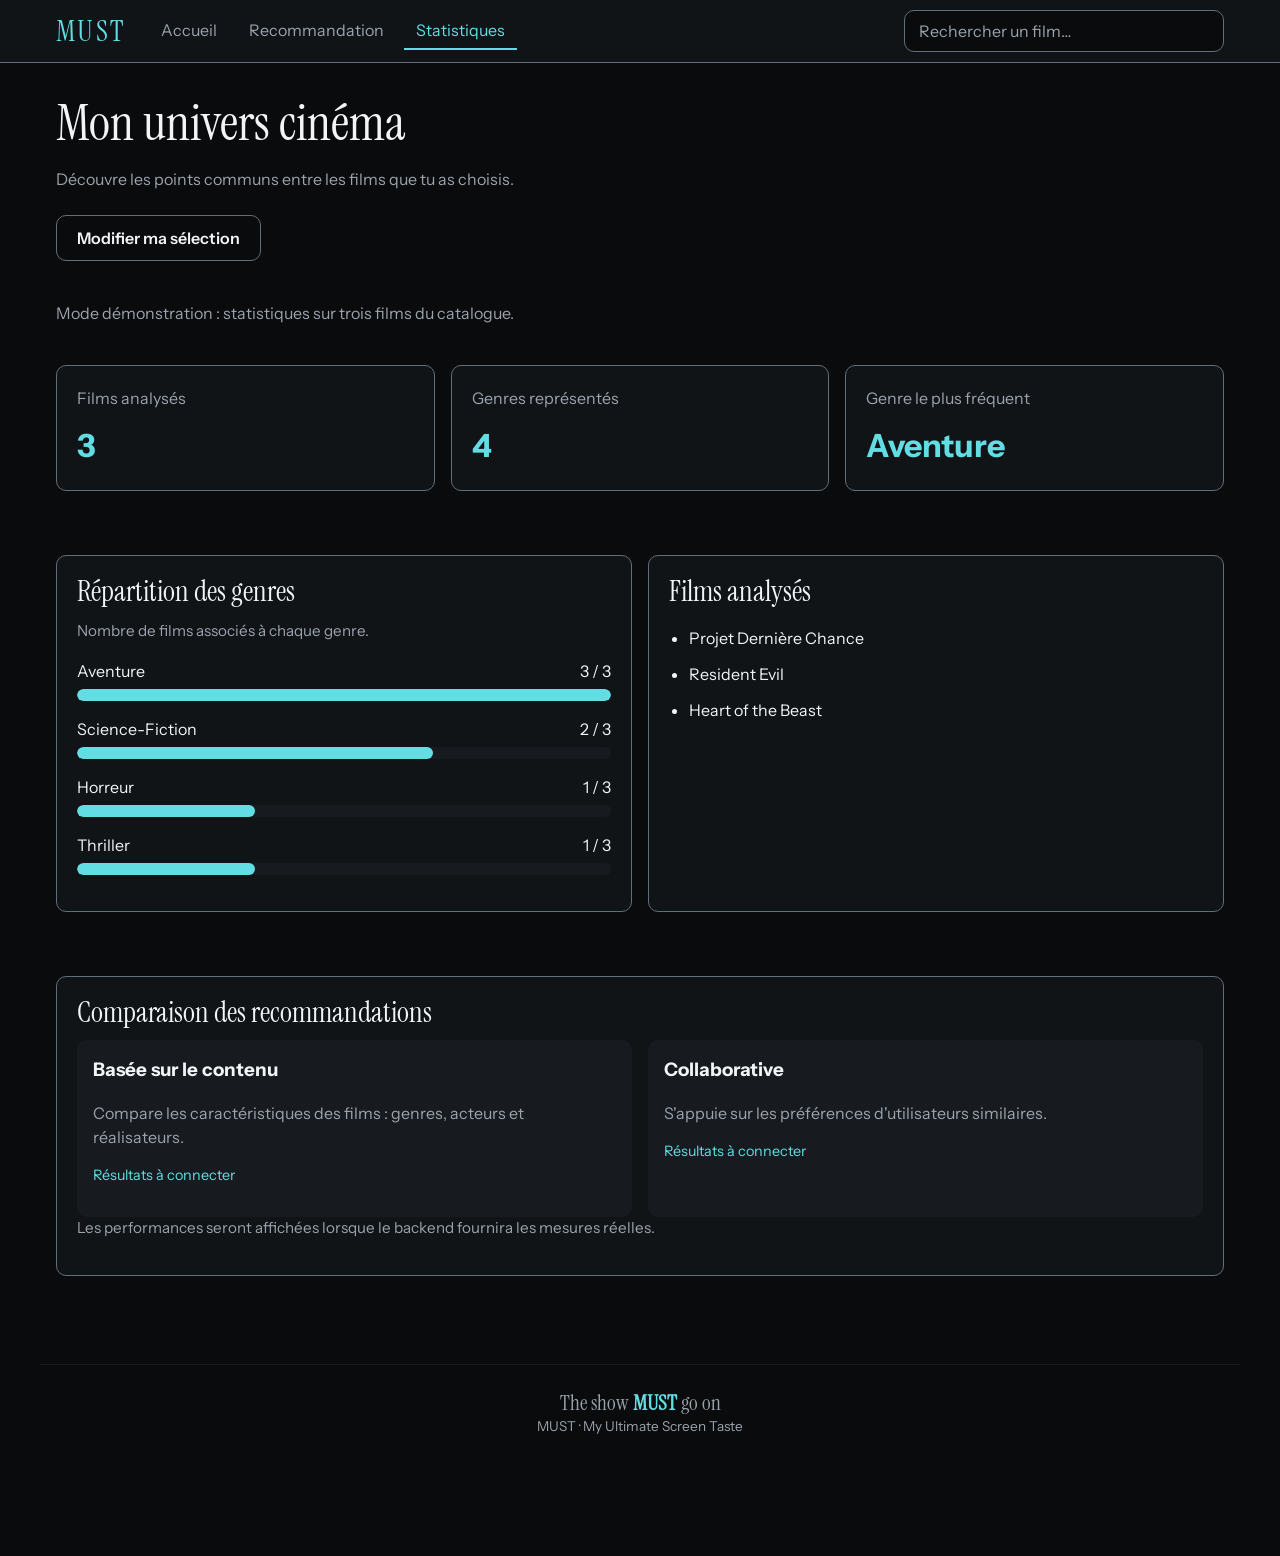
==== frontend/dashboard.html @ e710bc7a "feat(frontend): ajout du dashboard de statistiques" ====
<!DOCTYPE html>
<html lang="fr">
<head>
  <meta charset="utf-8">
  <meta name="viewport" content="width=device-width, initial-scale=1">
  <title>Dashboard — MUST</title>

  <link rel="preconnect" href="https://fonts.googleapis.com">
  <link rel="preconnect" href="https://fonts.gstatic.com" crossorigin>
  <link href="https://fonts.googleapis.com/css2?family=Instrument+Sans:wght@400;600&family=Instrument+Serif&display=swap" rel="stylesheet">

  <link rel="stylesheet" href="css/style.css">
  <link rel="stylesheet" href="css/dashboard.css">
</head>

<body>
  <!-- Barre de navigation commune -->
  <header id="navbar"></header>

  <header class="page-header">
    <h1>Mon univers cinéma</h1>

    <p class="muted">
      Découvre les points communs entre les films que tu as choisis.
    </p>

    <a id="back" class="btn btn--ghost" href="selection.html">
      Modifier ma sélection
    </a>
  </header>

  <main class="dashboard">

    <p id="status" class="status" role="status">
      Chargement des films…
    </p>

    <!-- Statistiques générales -->
    <section class="dashboard-stats">

      <div class="dashboard-card">
        <span class="muted">Films analysés</span>
        <strong id="total-films">—</strong>
      </div>

      <div class="dashboard-card">
        <span class="muted">Genres représentés</span>
        <strong id="total-genres">—</strong>
      </div>

      <div class="dashboard-card">
        <span class="muted">Genre le plus fréquent</span>
        <strong id="genre-dominant">—</strong>
      </div>

    </section>

    <!-- Analyse de la sélection -->
    <div class="dashboard-columns">

      <section class="dashboard-panel">
        <h2>Répartition des genres</h2>

        <p class="muted dashboard-description">
          Nombre de films associés à chaque genre.
        </p>

        <div id="genres-chart"></div>
      </section>

      <section class="dashboard-panel">
        <h2>Films analysés</h2>

        <ul id="films-list" class="dashboard-film-list"></ul>
      </section>

    </div>

    <!-- Comparaison des recommandations -->
    <section class="dashboard-panel">

      <h2>Comparaison des recommandations</h2>

      <div class="dashboard-columns">

        <div class="dashboard-method">
          <h3>Basée sur le contenu</h3>

          <p class="muted">
            Compare les caractéristiques des films :
            genres, acteurs et réalisateurs.
          </p>

          <p class="dashboard-pending">
            Résultats à connecter
          </p>
        </div>

        <div class="dashboard-method">
          <h3>Collaborative</h3>

          <p class="muted">
            S'appuie sur les préférences
            d'utilisateurs similaires.
          </p>

          <p class="dashboard-pending">
            Résultats à connecter
          </p>
        </div>

      </div>

      <p class="muted dashboard-description">
        Les performances seront affichées lorsque
        le backend fournira les mesures réelles.
      </p>

    </section>

  </main>

  <script type="module" src="js/dashboard.js"></script>
</body>
</html>
---- frontend/css/style.css ----
/* Thème sombre unique, couleurs imposées dans des variables */
:root {
  --bg: #090b0d;
  --surface-1: #111417;
  --surface-2: #171b1f;
  --line-strong: #646e78;
  --text: #f2f4f5;
  --text-muted: #9aa3ac;
  --accent: #61dde3;
  --on-accent: #061416;
  --radius: 10px;
  --gutter: 16px;
  color-scheme: dark;
}

* { box-sizing: border-box; }

body {
  margin: 0;
  background: var(--bg);
  color: var(--text);
  font: 400 1rem/1.5 "Instrument Sans", system-ui, sans-serif;
  padding-bottom: 96px; /* place pour la barre fixe du bas */
}

h1, h2 {
  font-family: "Instrument Serif", Georgia, serif;
  font-weight: 400;
  line-height: 1.1;
  margin: 0 0 8px;
}
h1 { font-size: clamp(2rem, 5vw, 3.2rem); }
h2 { font-size: 1.8rem; }

.muted { color: var(--text-muted); }

/* Focus clavier bien visible partout */
:focus-visible {
  outline: 2px solid var(--accent);
  outline-offset: 3px;
}

/* Texte lu par les lecteurs d'écran mais invisible à l'écran */
.visually-hidden {
  position: absolute;
  width: 1px; height: 1px;
  overflow: hidden;
  clip-path: inset(50%);
  white-space: nowrap;
}

/* ---------- En-tête et recherche ---------- */
.page-header, main {
  max-width: 1200px;
  margin: 0 auto;
  padding: 32px var(--gutter) 0;
}
main { padding-top: 8px; }

.search input {
  width: 100%;
  max-width: 480px;
  margin-top: 16px;
  padding: 12px 16px;
  font: inherit;
  color: var(--text);
  background: var(--surface-1);
  border: 1px solid var(--line-strong);
  border-radius: var(--radius);
}
.search input::placeholder { color: var(--text-muted); }

.status { color: var(--text-muted); min-height: 1.5em; }

/* ---------- Grille de cartes ---------- */
.grid {
  list-style: none;
  margin: 0;
  padding: 0;
  display: grid;
  grid-template-columns: repeat(auto-fill, minmax(150px, 1fr));
  gap: 24px 16px;
}

.card {
  display: flex;
  flex-direction: column;
  gap: 4px;
  width: 100%;
  padding: 0;
  font: inherit;
  text-align: left;
  color: inherit;
  background: none;
  border: 0;
  border-radius: var(--radius);
  cursor: pointer;
}

/* Affiche au format 2:3 */
.poster {
  display: block;
  width: 100%;
  aspect-ratio: 2 / 3;
  object-fit: cover;
  border-radius: var(--radius);
  background: var(--surface-2);
  border: 1px solid transparent;
}
.poster--empty {
  display: grid;
  place-items: center;
  color: var(--text-muted);
  font-size: 0.85rem;
  border-color: var(--line-strong);
}

.card:hover .poster { border-color: var(--line-strong); }

/* Film choisi : contour accent autour de l'affiche */
.card[aria-pressed="true"] .poster {
  border-color: var(--accent);
  box-shadow: 0 0 0 2px var(--accent);
}
.card[aria-pressed="true"] .card-title { color: var(--accent); }

.card-title { font-weight: 600; margin-top: 6px; }
.card-meta { color: var(--text-muted); font-size: 0.85rem; }

/* ---------- Boutons ---------- */
.btn {
  padding: 12px 20px;
  font: 600 1rem "Instrument Sans", system-ui, sans-serif;
  color: var(--on-accent);
  background: var(--accent);
  border: 1px solid var(--accent);
  border-radius: var(--radius);
  cursor: pointer;
}
.btn:disabled {
  color: var(--text-muted);
  background: var(--surface-2);
  border-color: var(--line-strong);
  cursor: not-allowed;
}

/* ---------- Barre de sélection fixée en bas ---------- */
.selection-bar {
  position: fixed;
  inset: auto 0 0 0;
  display: flex;
  flex-wrap: wrap;
  align-items: center;
  justify-content: space-between;
  gap: 8px 16px;
  padding: 12px var(--gutter);
  background: var(--surface-1);
  border-top: 1px solid var(--line-strong);
}
.selection-bar p { margin: 0; }
#counter { font-size: 1.2rem; color: var(--accent); }

/* ---------- Page recommandations ---------- */
.page-header .btn { display: inline-block; margin: 8px 0 16px; }

/* Bouton secondaire (lien "Modifier ma sélection") */
.btn--ghost {
  color: var(--text);
  background: transparent;
  border-color: var(--line-strong);
  text-decoration: none;
}
.btn--ghost:hover { border-color: var(--accent); }

main section { margin-bottom: 40px; }

/* Films choisis, en petit */
.chosen {
  list-style: none;
  margin: 0;
  padding: 0;
  display: flex;
  flex-wrap: wrap;
  gap: 12px;
}
.chosen-item { width: 88px; font-size: 0.8rem; }
.chosen-title { display: block; margin-top: 4px; color: var(--text-muted); }

/* Liste des recommandations : affiche à gauche, infos à droite */
.reco-list {
  list-style: none;
  margin: 0;
  padding: 0;
  display: grid;
  gap: 16px;
}
.reco {
  display: grid;
  grid-template-columns: 100px 1fr;
  gap: 16px;
  padding: 12px;
  background: var(--surface-1);
  border: 1px solid var(--surface-2);
  border-radius: var(--radius);
}
.reco-infos { min-width: 0; } /* évite qu'un long texte élargisse la carte */
.reco-title { margin: 0; font-size: 1.1rem; }
.score { margin: 4px 0 12px; color: var(--accent); font-weight: 600; }

/* Dépliant "Pourquoi ?" (details/summary natif) */
.why summary {
  display: inline-block;
  padding: 6px 14px;
  border: 1px solid var(--line-strong);
  border-radius: var(--radius);
  cursor: pointer;
  list-style: none; /* retire le triangle par défaut */
}
.why summary::-webkit-details-marker { display: none; }
.why[open] summary { border-color: var(--accent); color: var(--accent); }
.why-film { margin: 12px 0 4px; font-weight: 600; }
.why-list { margin: 0; padding-left: 18px; overflow-wrap: anywhere; }

/* ---------- Navbar (construite par js/navbar.js) ---------- */
.navbar {
  position: sticky;
  top: 0;
  z-index: 10;
  background: var(--surface-1);
  border-bottom: 1px solid var(--line-strong);
}
.navbar-inner {
  max-width: 1200px;
  margin: 0 auto;
  padding: 10px var(--gutter);
  display: flex;
  flex-wrap: wrap; /* permet à la recherche de passer à la ligne sur mobile */
  align-items: center;
  gap: 8px 24px;
}
.nav-logo {
  font: 400 1.8rem "Instrument Serif", Georgia, serif;
  color: var(--accent);
  letter-spacing: 0.08em;
  text-decoration: none;
}
.nav-logo abbr { text-decoration: none; cursor: help; } /* pas de pointillés par défaut */
.nav-links { display: flex; gap: 8px; }
.nav-link {
  padding: 6px 12px;
  color: var(--text-muted);
  text-decoration: none;
  border-bottom: 2px solid transparent;
}
.nav-link:hover { color: var(--text); }
.nav-link[aria-current="page"] { color: var(--accent); border-bottom-color: var(--accent); }

.nav-search { position: relative; margin-left: auto; width: 320px; }
.nav-search input {
  width: 100%;
  padding: 8px 14px;
  font: inherit;
  color: var(--text);
  background: var(--bg);
  border: 1px solid var(--line-strong);
  border-radius: var(--radius);
}
.nav-search input::placeholder { color: var(--text-muted); }

/* Mobile : la recherche passe sous le logo, sur toute la largeur */
@media (max-width: 640px) {
  .nav-search { order: 3; flex-basis: 100%; width: auto; margin-left: 0; }
}

/* Liste déroulante des résultats de recherche */
.nav-results {
  position: absolute;
  top: calc(100% + 6px);
  left: 0;
  right: 0;
  margin: 0;
  padding: 4px;
  list-style: none;
  max-height: 70vh;
  overflow-y: auto;
  background: var(--surface-1);
  border: 1px solid var(--line-strong);
  border-radius: var(--radius);
}
.nav-result {
  display: flex;
  align-items: center;
  gap: 12px;
  padding: 6px 8px;
  border-radius: 6px;
  cursor: pointer;
}
.nav-result:hover, .nav-result[aria-selected="true"] { background: var(--surface-2); }
.nav-result[aria-selected="true"] { outline: 2px solid var(--accent); } /* choix clavier bien visible */
.nav-result-poster { flex: none; width: 36px; }
.nav-result-poster .poster--empty { font-size: 0; } /* pas de texte dans une si petite vignette */
.nav-results-msg { padding: 10px 12px; color: var(--text-muted); }

/* ---------- Boutons-liens (<a class="btn">) ---------- */
a.btn { display: inline-block; text-decoration: none; }

/* ---------- Pastilles (genres, mots-clés) ---------- */
.chips { list-style: none; margin: 8px 0; padding: 0; display: flex; flex-wrap: wrap; gap: 6px; }
.chip {
  padding: 2px 12px;
  font-size: 0.85rem;
  color: var(--text-muted);
  border: 1px solid var(--line-strong);
  border-radius: 999px;
}

/* ---------- Accueil ---------- */
/* Film mis en avant : affiche + infos (empilés sur mobile) */
.hero, .film { display: grid; grid-template-columns: minmax(0, 300px) 1fr; gap: 24px 32px; align-items: start; }
.hero:empty, .film:empty { display: none; }
.hero-infos { max-width: 60ch; }
.hero-infos .btn { margin-top: 8px; }
@media (max-width: 640px) {
  .hero, .film { grid-template-columns: minmax(0, 220px); }
}

/* Bloc "Lancer une recommandation" */
.cta {
  padding: 24px;
  background: var(--surface-1);
  border: 1px solid var(--surface-2);
  border-radius: var(--radius);
}
.cta h2 { margin-bottom: 4px; }
.cta p { max-width: 60ch; }
.cta .btn { font-size: 1.1rem; padding: 14px 28px; }

/* Rangée horizontale : défilement avec accroche (scroll-snap) sur chaque carte */
.rail {
  list-style: none;
  margin: 0;
  padding: 0 0 12px;
  display: flex;
  gap: 16px;
  overflow-x: auto;
  scroll-snap-type: x mandatory;
}
.rail-item { flex: none; width: 150px; scroll-snap-align: start; }
.rail-card { display: block; color: inherit; text-decoration: none; }
.rail-card:hover .poster { border-color: var(--line-strong); }
.rail-card .card-title { display: block; }

/* ---------- Page film ---------- */
.film-infos { max-width: 70ch; }
.film-infos h2 { margin: 24px 0 4px; font-size: 1.3rem; }
.film-infos .btn { margin-top: 24px; }

/* ---------- Footer commun (construit par js/navbar.js) ---------- */
.site-footer {
  max-width: 1200px;
  margin: 48px auto 0;
  padding: 24px var(--gutter);
  border-top: 1px solid var(--surface-2);
  text-align: center;
}
.site-footer p { margin: 0; color: var(--text-muted); }
.slogan { font: 400 1.3rem "Instrument Serif", Georgia, serif; }
.slogan-must { color: var(--accent); font-weight: 700; }
.site-footer-name { margin-top: 4px; font-size: 0.85rem; }
---- frontend/css/dashboard.css ----
/* Mise en page du dashboard */

.dashboard {
  display: grid;
  gap: 24px;
}

.dashboard h2 {
  margin-bottom: 12px;
}

/* Cartes des statistiques */

.dashboard-stats {
  display: grid;
  grid-template-columns: repeat(3, minmax(0, 1fr));
  gap: 16px;
}

.dashboard-card,
.dashboard-panel {
  background: var(--surface-1);
  border: 1px solid var(--line-strong);
  border-radius: var(--radius);
  padding: 20px;
}

.dashboard-card {
  display: grid;
  gap: 12px;
}

.dashboard-card strong {
  color: var(--accent);
  font-size: 2rem;
  overflow-wrap: anywhere;
}

/* Colonnes du dashboard */

.dashboard-columns {
  display: grid;
  grid-template-columns: repeat(2, minmax(0, 1fr));
  gap: 16px;
}

.dashboard-description {
  margin-top: 0;
  font-size: 0.95rem;
}

/* Graphique des genres */

.dashboard-genre {
  margin: 16px 0;
}

.dashboard-genre-label {
  display: flex;
  justify-content: space-between;
  gap: 10px;
  margin-bottom: 6px;
}

.dashboard-track {
  background: var(--surface-2);
  border-radius: var(--radius);
  height: 12px;
  overflow: hidden;
}

.dashboard-fill {
  background: var(--accent);
  height: 100%;
  border-radius: var(--radius);
}

/* Liste des films */

.dashboard-film-list {
  margin: 0;
  padding-left: 20px;
}

.dashboard-film-list li {
  padding: 6px 0;
}

/* Comparaison des méthodes */

.dashboard-method {
  background: var(--surface-2);
  border-radius: var(--radius);
  padding: 16px;
}

.dashboard-method h3 {
  margin: 0 0 8px;
}

.dashboard-pending {
  color: var(--accent);
  font-size: 0.9rem;
}

/* Affichage sur téléphone */

@media (max-width: 700px) {
  .dashboard-stats,
  .dashboard-columns {
    grid-template-columns: 1fr;
  }
}
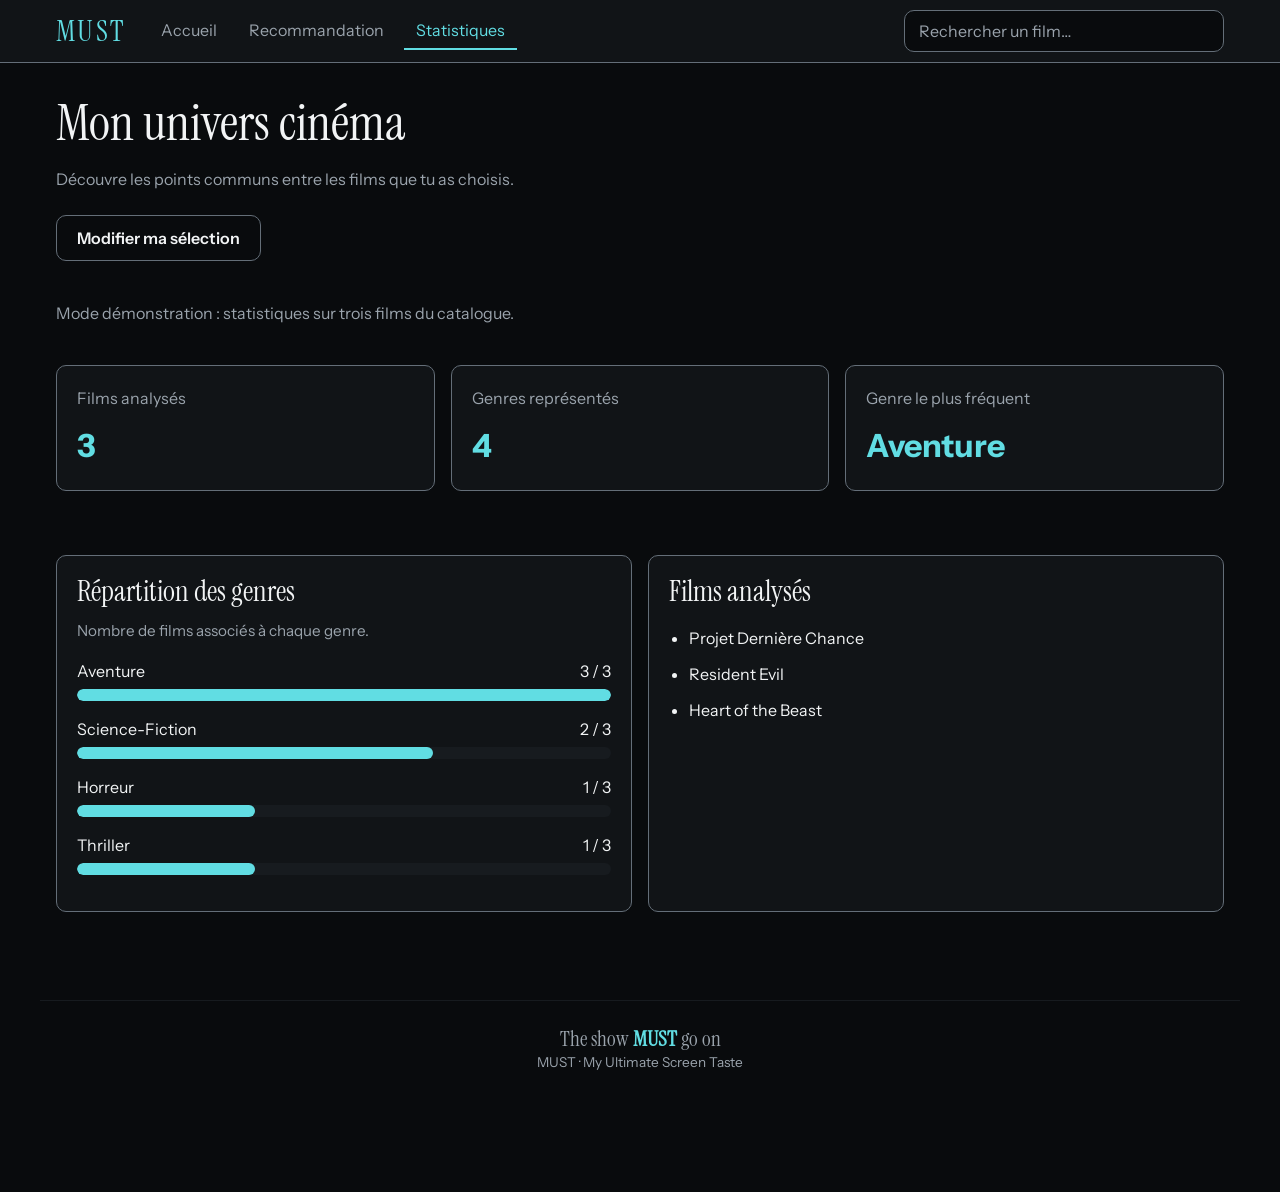
==== commit 0a7f143e: "refactor(frontend): simplification du dashboard" ====
--- a/frontend/dashboard.html
+++ b/frontend/dashboard.html
@@ -77,48 +77,6 @@
 
     </div>
 
-    <!-- Comparaison des recommandations -->
-    <section class="dashboard-panel">
-
-      <h2>Comparaison des recommandations</h2>
-
-      <div class="dashboard-columns">
-
-        <div class="dashboard-method">
-          <h3>Basée sur le contenu</h3>
-
-          <p class="muted">
-            Compare les caractéristiques des films :
-            genres, acteurs et réalisateurs.
-          </p>
-
-          <p class="dashboard-pending">
-            Résultats à connecter
-          </p>
-        </div>
-
-        <div class="dashboard-method">
-          <h3>Collaborative</h3>
-
-          <p class="muted">
-            S'appuie sur les préférences
-            d'utilisateurs similaires.
-          </p>
-
-          <p class="dashboard-pending">
-            Résultats à connecter
-          </p>
-        </div>
-
-      </div>
-
-      <p class="muted dashboard-description">
-        Les performances seront affichées lorsque
-        le backend fournira les mesures réelles.
-      </p>
-
-    </section>
-
   </main>
 
   <script type="module" src="js/dashboard.js"></script>
